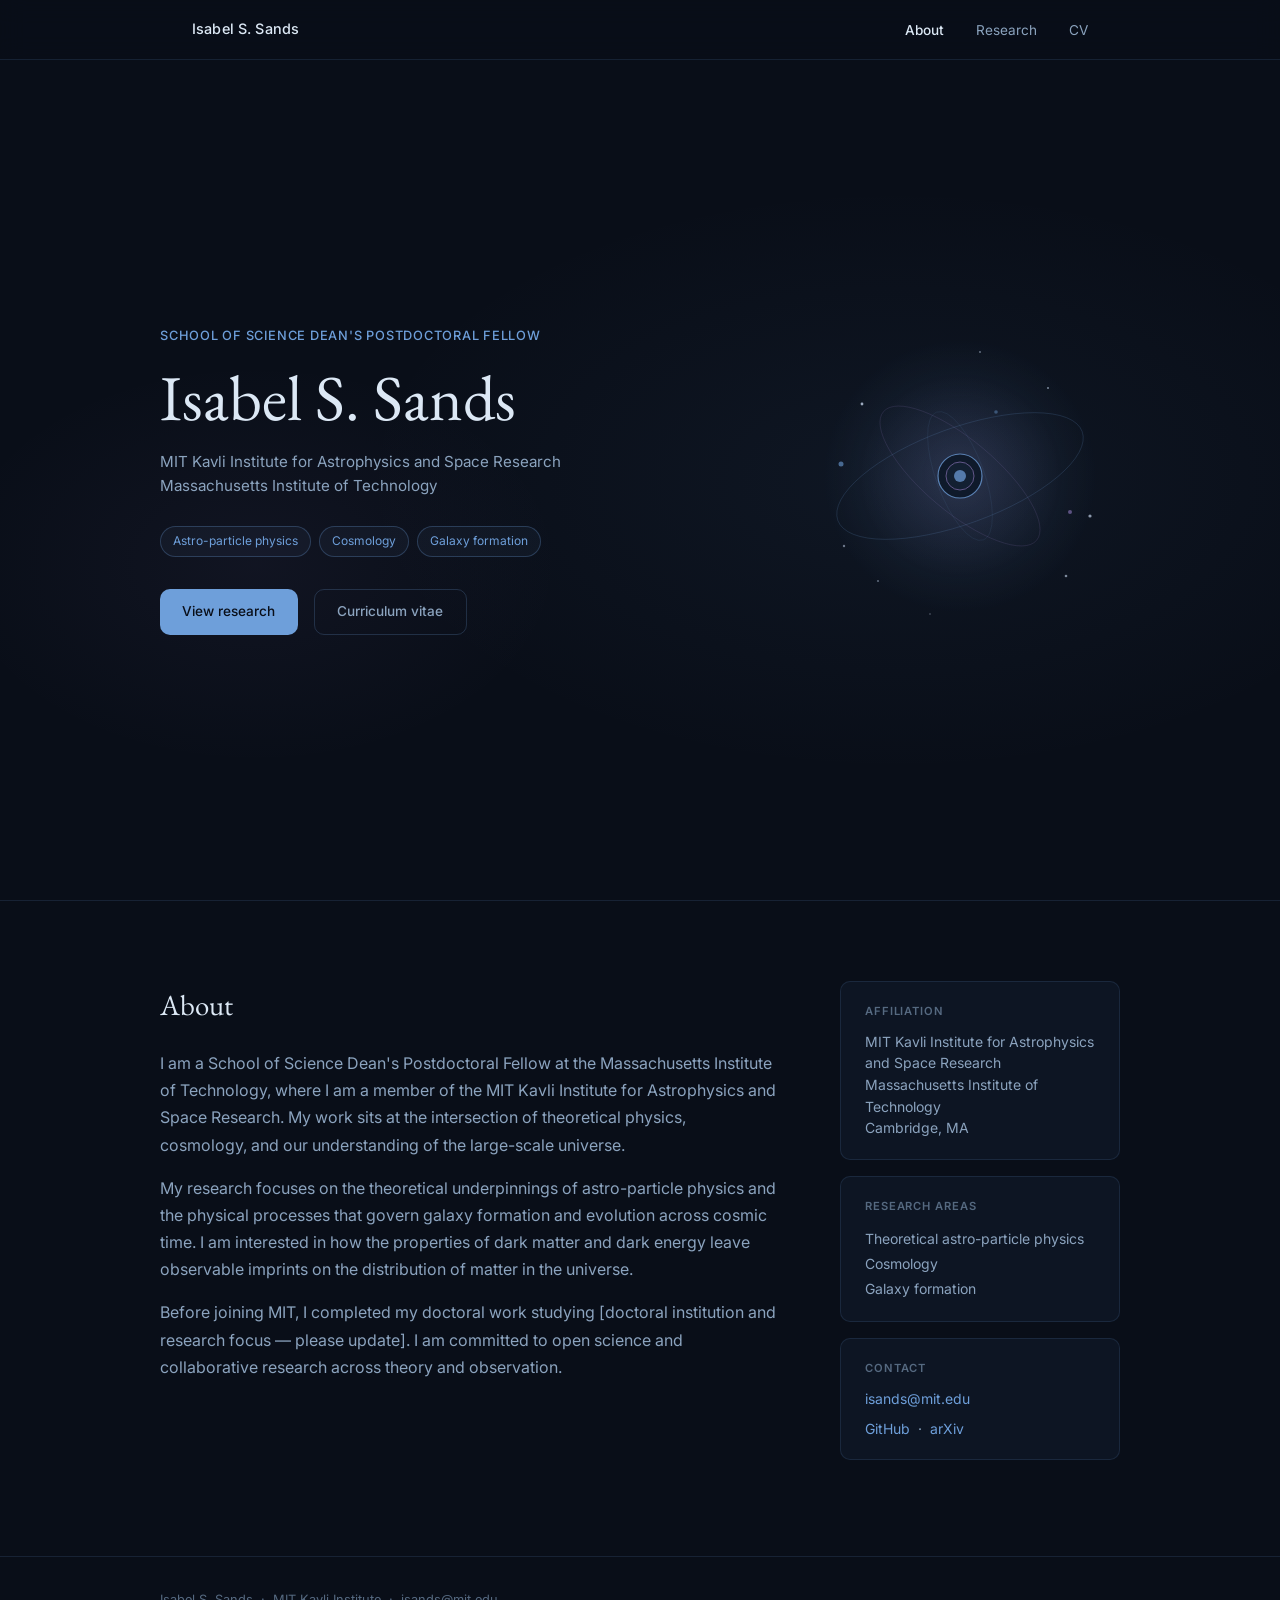
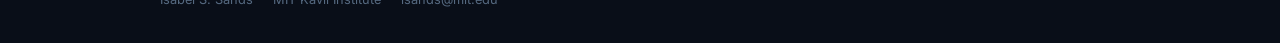
==== index.html @ 7a3b7d8d "added template files" ====
<!DOCTYPE html>
<html lang="en">
<head>
<meta charset="UTF-8">
<meta name="viewport" content="width=device-width, initial-scale=1, viewport-fit=cover">
<title>Isabel S. Sands</title>
<link rel="preconnect" href="https://fonts.googleapis.com">
<link rel="preconnect" href="https://fonts.gstatic.com" crossorigin>
<link href="https://fonts.googleapis.com/css2?family=Inter:wght@300;400;500;600&family=EB+Garamond:ital,wght@0,400;1,400&display=swap" rel="stylesheet">
<link rel="stylesheet" href="style.css">
</head>
<body>

<header class="site-header">
  <nav class="nav-inner">
    <a href="index.html" class="nav-name">Isabel S. Sands</a>
    <ul class="nav-links">
      <li><a href="index.html" class="active">About</a></li>
      <li><a href="research.html">Research</a></li>
      <li><a href="cv.html">CV</a></li>
    </ul>
  </nav>
</header>

<main>
  <section class="hero">
    <div class="hero-inner">
      <div class="hero-text">
        <p class="hero-role">School of Science Dean's Postdoctoral Fellow</p>
        <h1 class="hero-name">Isabel S. Sands</h1>
        <p class="hero-affil">MIT Kavli Institute for Astrophysics and Space Research<br>Massachusetts Institute of Technology</p>
        <div class="hero-tags">
          <span class="tag">Astro-particle physics</span>
          <span class="tag">Cosmology</span>
          <span class="tag">Galaxy formation</span>
        </div>
        <div class="hero-actions">
          <a href="research.html" class="btn-primary">View research</a>
          <a href="cv.html" class="btn-secondary">Curriculum vitae</a>
        </div>
      </div>
      <div class="hero-visual" aria-hidden="true">
        <svg viewBox="0 0 320 320" width="320" height="320" xmlns="http://www.w3.org/2000/svg">
          <defs>
            <radialGradient id="glow1" cx="50%" cy="50%" r="50%">
              <stop offset="0%" stop-color="#6e9fda" stop-opacity="0.18"/>
              <stop offset="100%" stop-color="#6e9fda" stop-opacity="0"/>
            </radialGradient>
            <radialGradient id="glow2" cx="50%" cy="50%" r="50%">
              <stop offset="0%" stop-color="#a78bda" stop-opacity="0.12"/>
              <stop offset="100%" stop-color="#a78bda" stop-opacity="0"/>
            </radialGradient>
          </defs>
          <!-- Outer glow rings -->
          <circle cx="160" cy="160" r="140" fill="url(#glow1)"/>
          <circle cx="160" cy="160" r="100" fill="url(#glow2)"/>
          <!-- Orbit ellipses -->
          <ellipse cx="160" cy="160" rx="130" ry="48" fill="none" stroke="#6e9fda" stroke-width="0.6" opacity="0.3" transform="rotate(-20 160 160)"/>
          <ellipse cx="160" cy="160" rx="100" ry="36" fill="none" stroke="#a78bda" stroke-width="0.6" opacity="0.25" transform="rotate(40 160 160)"/>
          <ellipse cx="160" cy="160" rx="68" ry="24" fill="none" stroke="#6e9fda" stroke-width="0.5" opacity="0.2" transform="rotate(70 160 160)"/>
          <!-- Stars -->
          <circle cx="62" cy="88" r="1.4" fill="#c8d8f0" opacity="0.9"/>
          <circle cx="248" cy="72" r="1" fill="#c8d8f0" opacity="0.7"/>
          <circle cx="290" cy="200" r="1.6" fill="#c8d8f0" opacity="0.8"/>
          <circle cx="44" cy="230" r="1.2" fill="#c8d8f0" opacity="0.6"/>
          <circle cx="180" cy="36" r="0.9" fill="#c8d8f0" opacity="0.6"/>
          <circle cx="78" cy="265" r="1.1" fill="#c8d8f0" opacity="0.5"/>
          <circle cx="266" cy="260" r="1.3" fill="#c8d8f0" opacity="0.7"/>
          <circle cx="130" cy="298" r="0.8" fill="#c8d8f0" opacity="0.5"/>
          <!-- Particles on orbits -->
          <circle cx="41" cy="148" r="2.5" fill="#6e9fda" opacity="0.7"/>
          <circle cx="270" cy="196" r="2" fill="#a78bda" opacity="0.6"/>
          <circle cx="196" cy="96" r="1.8" fill="#6e9fda" opacity="0.5"/>
          <!-- Central body -->
          <circle cx="160" cy="160" r="22" fill="#0e1929" stroke="#6e9fda" stroke-width="1.2" opacity="0.9"/>
          <circle cx="160" cy="160" r="14" fill="#162438" stroke="#a78bda" stroke-width="0.8" opacity="0.8"/>
          <circle cx="160" cy="160" r="6" fill="#6e9fda" opacity="0.85"/>
        </svg>
      </div>
    </div>
  </section>

  <section class="bio-section">
    <div class="content-wrap">
      <div class="bio-grid">
        <div class="bio-text">
          <h2>About</h2>
          <p>I am a School of Science Dean's Postdoctoral Fellow at the Massachusetts Institute of Technology, where I am a member of the MIT Kavli Institute for Astrophysics and Space Research. My work sits at the intersection of theoretical physics, cosmology, and our understanding of the large-scale universe.</p>
          <p>My research focuses on the theoretical underpinnings of astro-particle physics and the physical processes that govern galaxy formation and evolution across cosmic time. I am interested in how the properties of dark matter and dark energy leave observable imprints on the distribution of matter in the universe.</p>
          <p>Before joining MIT, I completed my doctoral work studying [doctoral institution and research focus — please update]. I am committed to open science and collaborative research across theory and observation.</p>
        </div>
        <div class="bio-sidebar">
          <div class="sidebar-card">
            <h3>Affiliation</h3>
            <p>MIT Kavli Institute for Astrophysics and Space Research<br>Massachusetts Institute of Technology<br>Cambridge, MA</p>
          </div>
          <div class="sidebar-card">
            <h3>Research areas</h3>
            <ul class="sidebar-list">
              <li>Theoretical astro-particle physics</li>
              <li>Cosmology</li>
              <li>Galaxy formation</li>
            </ul>
          </div>
          <div class="sidebar-card">
            <h3>Contact</h3>
            <p><a href="mailto:isands@mit.edu" class="inline-link">isands@mit.edu</a></p>
            <p style="margin-top:0.5rem"><a href="https://github.com/yourusername" class="inline-link" target="_blank">GitHub</a> &nbsp;·&nbsp; <a href="https://arxiv.org" class="inline-link" target="_blank">arXiv</a></p>
          </div>
        </div>
      </div>
    </div>
  </section>
</main>

<footer class="site-footer">
  <div class="footer-inner">
    <p>Isabel S. Sands &nbsp;·&nbsp; MIT Kavli Institute &nbsp;·&nbsp; <a href="mailto:isands@mit.edu" class="footer-link">isands@mit.edu</a></p>
  </div>
</footer>

</body>
</html>
---- style.css ----
/* ── Reset & base ────────────────────────────────────── */
*, *::before, *::after { box-sizing: border-box; margin: 0; padding: 0; }

:root {
  --bg:        #090e18;
  --bg-card:   #0d1523;
  --bg-lift:   #111e30;
  --border:    rgba(110, 159, 218, 0.14);
  --border-md: rgba(110, 159, 218, 0.22);
  --blue:      #6e9fda;
  --purple:    #a78bda;
  --text:      #dce8f5;
  --text-dim:  #8ba3be;
  --text-muted:#556980;
  --accent:    #6e9fda;
  --radius:    10px;
  --nav-h:     60px;
  --max-w:     960px;
}

html { scroll-behavior: smooth; }

body {
  background: var(--bg);
  color: var(--text);
  font-family: 'Inter', sans-serif;
  font-size: 16px;
  line-height: 1.7;
  font-weight: 400;
  -webkit-font-smoothing: antialiased;
}

/* ── Navigation ──────────────────────────────────────── */
.site-header {
  position: sticky;
  top: 0;
  z-index: 100;
  height: var(--nav-h);
  background: rgba(9, 14, 24, 0.88);
  backdrop-filter: blur(12px);
  -webkit-backdrop-filter: blur(12px);
  border-bottom: 1px solid var(--border);
}

.nav-inner {
  max-width: var(--max-w);
  margin: 0 auto;
  padding: 0 2rem;
  height: 100%;
  display: flex;
  align-items: center;
  justify-content: space-between;
}

.nav-name {
  font-size: 0.9rem;
  font-weight: 500;
  color: var(--text);
  text-decoration: none;
  letter-spacing: 0.01em;
}

.nav-links {
  display: flex;
  gap: 2rem;
  list-style: none;
}

.nav-links a {
  font-size: 0.85rem;
  font-weight: 400;
  color: var(--text-dim);
  text-decoration: none;
  transition: color 0.15s;
}

.nav-links a:hover,
.nav-links a.active {
  color: var(--text);
}

.nav-links a.active {
  font-weight: 500;
}

/* ── Hero (home) ─────────────────────────────────────── */
.hero {
  min-height: calc(100vh - var(--nav-h));
  display: flex;
  align-items: center;
  padding: 4rem 2rem;
  background:
    radial-gradient(ellipse 60% 50% at 70% 50%, rgba(110,159,218,0.06) 0%, transparent 70%),
    radial-gradient(ellipse 40% 40% at 20% 60%, rgba(167,139,218,0.05) 0%, transparent 60%);
}

.hero-inner {
  max-width: var(--max-w);
  margin: 0 auto;
  width: 100%;
  display: flex;
  align-items: center;
  gap: 4rem;
}

.hero-text { flex: 1; }

.hero-role {
  font-size: 0.8rem;
  font-weight: 500;
  color: var(--blue);
  letter-spacing: 0.06em;
  text-transform: uppercase;
  margin-bottom: 1rem;
}

.hero-name {
  font-family: 'EB Garamond', Georgia, serif;
  font-size: clamp(2.6rem, 6vw, 4rem);
  font-weight: 400;
  line-height: 1.1;
  color: var(--text);
  margin-bottom: 1rem;
}

.hero-affil {
  font-size: 0.95rem;
  color: var(--text-dim);
  line-height: 1.6;
  margin-bottom: 1.75rem;
}

.hero-tags {
  display: flex;
  flex-wrap: wrap;
  gap: 0.5rem;
  margin-bottom: 2rem;
}

.tag {
  display: inline-block;
  font-size: 0.75rem;
  font-weight: 400;
  color: var(--blue);
  border: 1px solid rgba(110,159,218,0.28);
  border-radius: 20px;
  padding: 0.25rem 0.75rem;
  background: rgba(110,159,218,0.05);
}

.hero-actions { display: flex; gap: 1rem; flex-wrap: wrap; }

.btn-primary, .btn-secondary {
  display: inline-flex;
  align-items: center;
  gap: 0.5rem;
  font-size: 0.85rem;
  font-weight: 500;
  padding: 0.65rem 1.4rem;
  border-radius: var(--radius);
  text-decoration: none;
  transition: all 0.15s;
}

.btn-primary {
  background: var(--blue);
  color: #090e18;
}

.btn-primary:hover { background: #89b5e8; }

.btn-secondary {
  background: transparent;
  color: var(--text-dim);
  border: 1px solid var(--border-md);
}

.btn-secondary:hover {
  color: var(--text);
  border-color: rgba(110,159,218,0.4);
}

.hero-visual {
  flex-shrink: 0;
  opacity: 0.85;
}

/* ── Biography section ───────────────────────────────── */
.bio-section {
  padding: 5rem 2rem;
  border-top: 1px solid var(--border);
}

.content-wrap {
  max-width: var(--max-w);
  margin: 0 auto;
}

.bio-grid {
  display: grid;
  grid-template-columns: 1fr 280px;
  gap: 4rem;
  align-items: start;
}

.bio-text h2 {
  font-family: 'EB Garamond', Georgia, serif;
  font-size: 1.8rem;
  font-weight: 400;
  color: var(--text);
  margin-bottom: 1.25rem;
}

.bio-text p {
  color: var(--text-dim);
  margin-bottom: 1rem;
  max-width: 62ch;
}

.sidebar-card {
  background: var(--bg-card);
  border: 1px solid var(--border);
  border-radius: var(--radius);
  padding: 1.25rem 1.5rem;
  margin-bottom: 1rem;
}

.sidebar-card h3 {
  font-size: 0.7rem;
  font-weight: 600;
  letter-spacing: 0.08em;
  text-transform: uppercase;
  color: var(--text-muted);
  margin-bottom: 0.6rem;
}

.sidebar-card p {
  font-size: 0.875rem;
  color: var(--text-dim);
  line-height: 1.55;
}

.sidebar-list {
  list-style: none;
  font-size: 0.875rem;
  color: var(--text-dim);
  line-height: 1.8;
}

.inline-link {
  color: var(--blue);
  text-decoration: none;
  border-bottom: 1px solid transparent;
  transition: border-color 0.15s;
}

.inline-link:hover { border-color: var(--blue); }

/* ── Page hero (inner pages) ─────────────────────────── */
.page-hero {
  padding: 4rem 2rem 3rem;
  border-bottom: 1px solid var(--border);
  background:
    radial-gradient(ellipse 60% 80% at 50% 0%, rgba(110,159,218,0.05) 0%, transparent 70%);
}

.page-title {
  font-family: 'EB Garamond', Georgia, serif;
  font-size: clamp(2rem, 5vw, 3rem);
  font-weight: 400;
  color: var(--text);
  margin-bottom: 0.5rem;
}

.page-subtitle {
  font-size: 1rem;
  color: var(--text-dim);
  max-width: 56ch;
}

/* ── Research page layout ────────────────────────────── */
.research-body {
  padding: 3rem 2rem 5rem;
}

.research-layout {
  display: grid;
  grid-template-columns: 200px 1fr;
  gap: 4rem;
  align-items: start;
}

/* Sticky sidebar nav */
.research-nav {
  position: sticky;
  top: calc(var(--nav-h) + 1.5rem);
}

.research-nav-label {
  font-size: 0.68rem;
  font-weight: 600;
  letter-spacing: 0.1em;
  text-transform: uppercase;
  color: var(--text-muted);
  margin-bottom: 0.75rem;
}

.research-nav ul {
  list-style: none;
  display: flex;
  flex-direction: column;
  gap: 0.1rem;
}

.research-nav a {
  display: block;
  font-size: 0.82rem;
  color: var(--text-muted);
  text-decoration: none;
  padding: 0.3rem 0;
  border-left: 2px solid transparent;
  padding-left: 0.75rem;
  transition: color 0.15s, border-color 0.15s;
  line-height: 1.4;
}

.research-nav a:hover {
  color: var(--text-dim);
  border-left-color: var(--border-md);
}

/* Overview */
.research-overview {
  margin-bottom: 3.5rem;
  padding-bottom: 3rem;
  border-bottom: 1px solid var(--border);
}

.overview-heading {
  font-family: 'EB Garamond', Georgia, serif;
  font-size: 1.5rem;
  font-weight: 400;
  color: var(--text);
  margin-bottom: 1rem;
}

.research-overview p {
  font-size: 0.95rem;
  color: var(--text-dim);
  max-width: 65ch;
  margin-bottom: 0.85rem;
}

.research-overview p:last-child { margin-bottom: 0; }

/* Research area block */
.research-area {
  margin-bottom: 4rem;
  padding-bottom: 3.5rem;
  border-bottom: 1px solid var(--border);
}

.research-area:last-child {
  margin-bottom: 0;
  border-bottom: none;
}

.area-label {
  font-size: 0.72rem;
  font-weight: 600;
  letter-spacing: 0.08em;
  text-transform: uppercase;
  color: var(--blue);
  margin-bottom: 0.6rem;
  opacity: 0.85;
}

.area-title {
  font-family: 'EB Garamond', Georgia, serif;
  font-size: 1.55rem;
  font-weight: 400;
  color: var(--text);
  line-height: 1.3;
  margin-bottom: 1rem;
  max-width: 58ch;
}

.area-desc {
  font-size: 0.92rem;
  color: var(--text-dim);
  max-width: 65ch;
  margin-bottom: 2rem;
  line-height: 1.75;
}

/* Projects within an area */
.project-list {
  display: flex;
  flex-direction: column;
  gap: 0;
}

.project {
  padding: 1.75rem 0 1.75rem 1.25rem;
  border-left: 2px solid var(--border);
  margin-bottom: 0.25rem;
  transition: border-color 0.15s;
}

.project:hover { border-left-color: var(--border-md); }

.project-title {
  font-size: 1rem;
  font-weight: 500;
  color: var(--text);
  margin-bottom: 0.6rem;
  line-height: 1.4;
}

.project-desc {
  font-size: 0.875rem;
  color: var(--text-dim);
  max-width: 62ch;
  line-height: 1.75;
  margin-bottom: 1.25rem;
}

/* Papers within a project */
.project-papers {
  display: flex;
  flex-direction: column;
  gap: 0.5rem;
}

.papers-label {
  font-size: 0.68rem;
  font-weight: 600;
  letter-spacing: 0.08em;
  text-transform: uppercase;
  color: var(--text-muted);
  margin-bottom: 0.4rem;
}

.pub-list-inline {
  display: flex;
  flex-direction: column;
  gap: 0.75rem;
}

.pub-item-inline {
  background: var(--bg-card);
  border: 1px solid var(--border);
  border-radius: 8px;
  padding: 0.85rem 1.1rem;
}

.pub-title {
  font-size: 0.875rem;
  font-weight: 500;
  color: var(--text);
  margin-bottom: 0.2rem;
}

.pub-authors {
  font-size: 0.8rem;
  color: var(--text-dim);
  margin-bottom: 0.5rem;
}

.pub-links { display: flex; gap: 0.6rem; }

.pub-link {
  font-size: 0.75rem;
  font-weight: 500;
  color: var(--blue);
  text-decoration: none;
  border: 1px solid rgba(110,159,218,0.25);
  border-radius: 4px;
  padding: 0.1rem 0.5rem;
  transition: all 0.15s;
}

.pub-link:hover {
  background: rgba(110,159,218,0.1);
  border-color: rgba(110,159,218,0.5);
}

/* ── CV ──────────────────────────────────────────────── */
.cv-hero-row {
  display: flex;
  align-items: center;
  justify-content: space-between;
  gap: 2rem;
  flex-wrap: wrap;
}

.cv-download {
  flex-shrink: 0;
}

.cv-body {
  padding: 3rem 2rem 5rem;
}

.cv-layout {
  max-width: 760px;
}

.cv-section {
  margin-bottom: 3rem;
}

.cv-heading {
  font-size: 0.7rem;
  font-weight: 600;
  letter-spacing: 0.1em;
  text-transform: uppercase;
  color: var(--blue);
  padding-bottom: 0.75rem;
  border-bottom: 1px solid var(--border);
  margin-bottom: 1.5rem;
}

.cv-entries { display: flex; flex-direction: column; gap: 1.25rem; }

.cv-entry {
  display: flex;
  gap: 2rem;
  align-items: flex-start;
}

.cv-entry-year {
  flex-shrink: 0;
  width: 72px;
  font-size: 0.8rem;
  font-weight: 500;
  color: var(--text-muted);
  padding-top: 0.15rem;
}

.cv-entry-body { flex: 1; }

.cv-entry-title {
  font-size: 0.95rem;
  font-weight: 500;
  color: var(--text);
  margin-bottom: 0.2rem;
}

.cv-entry-sub {
  font-size: 0.875rem;
  color: var(--text-dim);
  margin-bottom: 0.2rem;
}

.cv-entry-detail {
  font-size: 0.825rem;
  color: var(--text-muted);
}

.cv-prose {
  font-size: 0.9rem;
  color: var(--text-dim);
}

/* ── Footer ──────────────────────────────────────────── */
.site-footer {
  border-top: 1px solid var(--border);
  padding: 2rem;
}

.footer-inner {
  max-width: var(--max-w);
  margin: 0 auto;
  font-size: 0.8rem;
  color: var(--text-muted);
}

.footer-link {
  color: var(--text-muted);
  text-decoration: none;
  transition: color 0.15s;
}

.footer-link:hover { color: var(--text-dim); }

/* ── Responsive ──────────────────────────────────────── */
@media (max-width: 768px) {
  .hero-inner { flex-direction: column; gap: 2.5rem; }
  .hero-visual { display: none; }
  .hero-name { font-size: 2.4rem; }
  .bio-grid { grid-template-columns: 1fr; gap: 2.5rem; }
  .research-layout { grid-template-columns: 1fr; gap: 2rem; }
  .research-nav { position: static; display: flex; flex-wrap: wrap; gap: 0.5rem; align-items: center; }
  .research-nav-label { margin-bottom: 0; margin-right: 0.5rem; }
  .research-nav ul { flex-direction: row; flex-wrap: wrap; }
  .research-nav a { border-left: none; border-bottom: 1px solid transparent; padding-left: 0; padding-bottom: 0.15rem; }
  .research-nav a:hover { border-left-color: transparent; border-bottom-color: var(--border-md); }
  .cv-entry { flex-direction: column; gap: 0.25rem; }
  .cv-entry-year { width: auto; }
  .cv-hero-row { flex-direction: column; align-items: flex-start; }
  .nav-inner { padding: 0 1.25rem; }
}

@media (prefers-reduced-motion: reduce) {
  * { transition: none !important; }
}
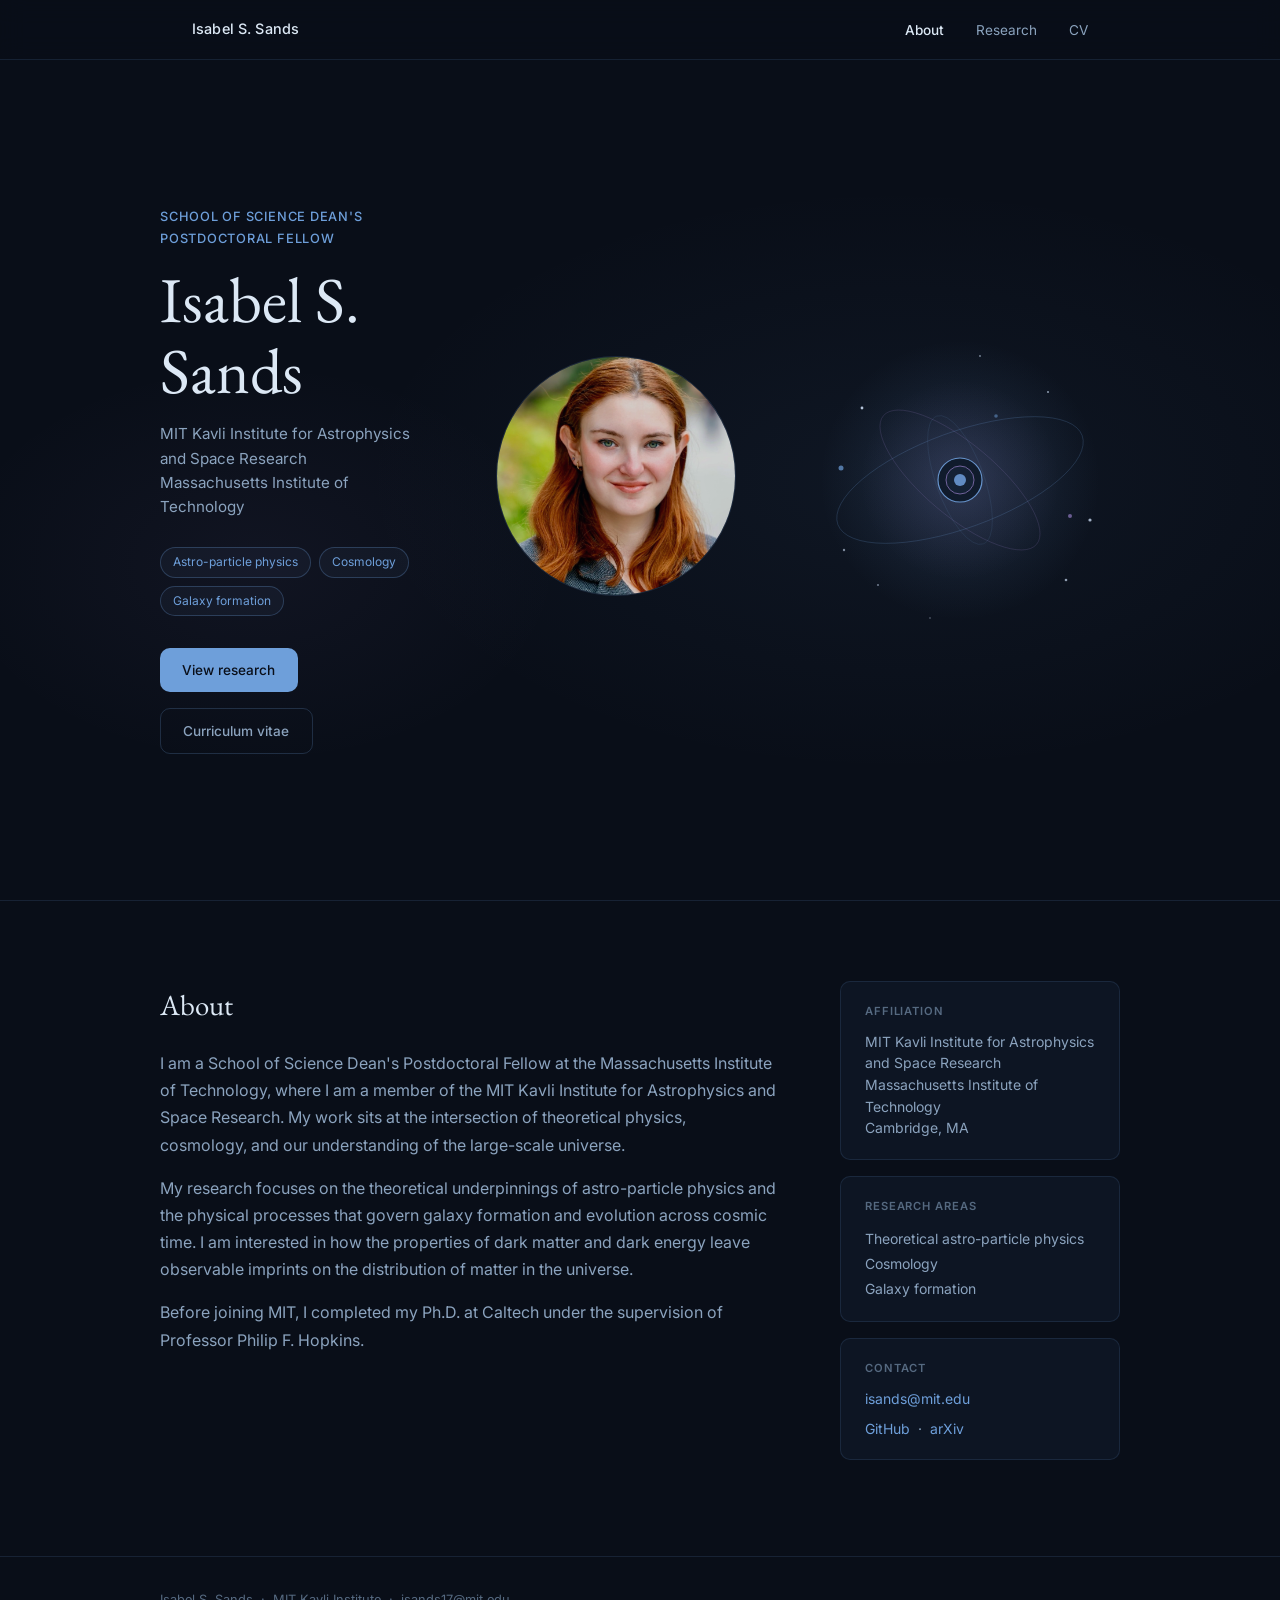
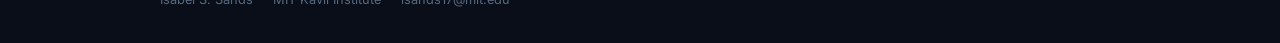
==== commit 8e895ed4: "added portrait" ====
--- a/index.html
+++ b/index.html
@@ -39,7 +39,9 @@
           <a href="cv.html" class="btn-secondary">Curriculum vitae</a>
         </div>
       </div>
-      <div class="hero-visual" aria-hidden="true">
+      <div class="hero-visual">
+        <img src="images/headshot.jpeg" alt="Isabel S. Sands" style="width:240px;height:240px;object-fit:cover;border-radius:50%;border:1px solid rgba(110,159,218,0.2);">
+      </div>
         <svg viewBox="0 0 320 320" width="320" height="320" xmlns="http://www.w3.org/2000/svg">
           <defs>
             <radialGradient id="glow1" cx="50%" cy="50%" r="50%">
@@ -87,7 +89,7 @@
           <h2>About</h2>
           <p>I am a School of Science Dean's Postdoctoral Fellow at the Massachusetts Institute of Technology, where I am a member of the MIT Kavli Institute for Astrophysics and Space Research. My work sits at the intersection of theoretical physics, cosmology, and our understanding of the large-scale universe.</p>
           <p>My research focuses on the theoretical underpinnings of astro-particle physics and the physical processes that govern galaxy formation and evolution across cosmic time. I am interested in how the properties of dark matter and dark energy leave observable imprints on the distribution of matter in the universe.</p>
-          <p>Before joining MIT, I completed my doctoral work studying [doctoral institution and research focus — please update]. I am committed to open science and collaborative research across theory and observation.</p>
+          <p>Before joining MIT, I completed my Ph.D. at Caltech under the supervision of Professor Philip F. Hopkins.</p>
         </div>
         <div class="bio-sidebar">
           <div class="sidebar-card">
@@ -115,7 +117,7 @@
 
 <footer class="site-footer">
   <div class="footer-inner">
-    <p>Isabel S. Sands &nbsp;·&nbsp; MIT Kavli Institute &nbsp;·&nbsp; <a href="mailto:isands@mit.edu" class="footer-link">isands@mit.edu</a></p>
+    <p>Isabel S. Sands &nbsp;·&nbsp; MIT Kavli Institute &nbsp;·&nbsp; <a href="mailto:isands17@mit.edu" class="footer-link">isands17@mit.edu</a></p>
   </div>
 </footer>
 
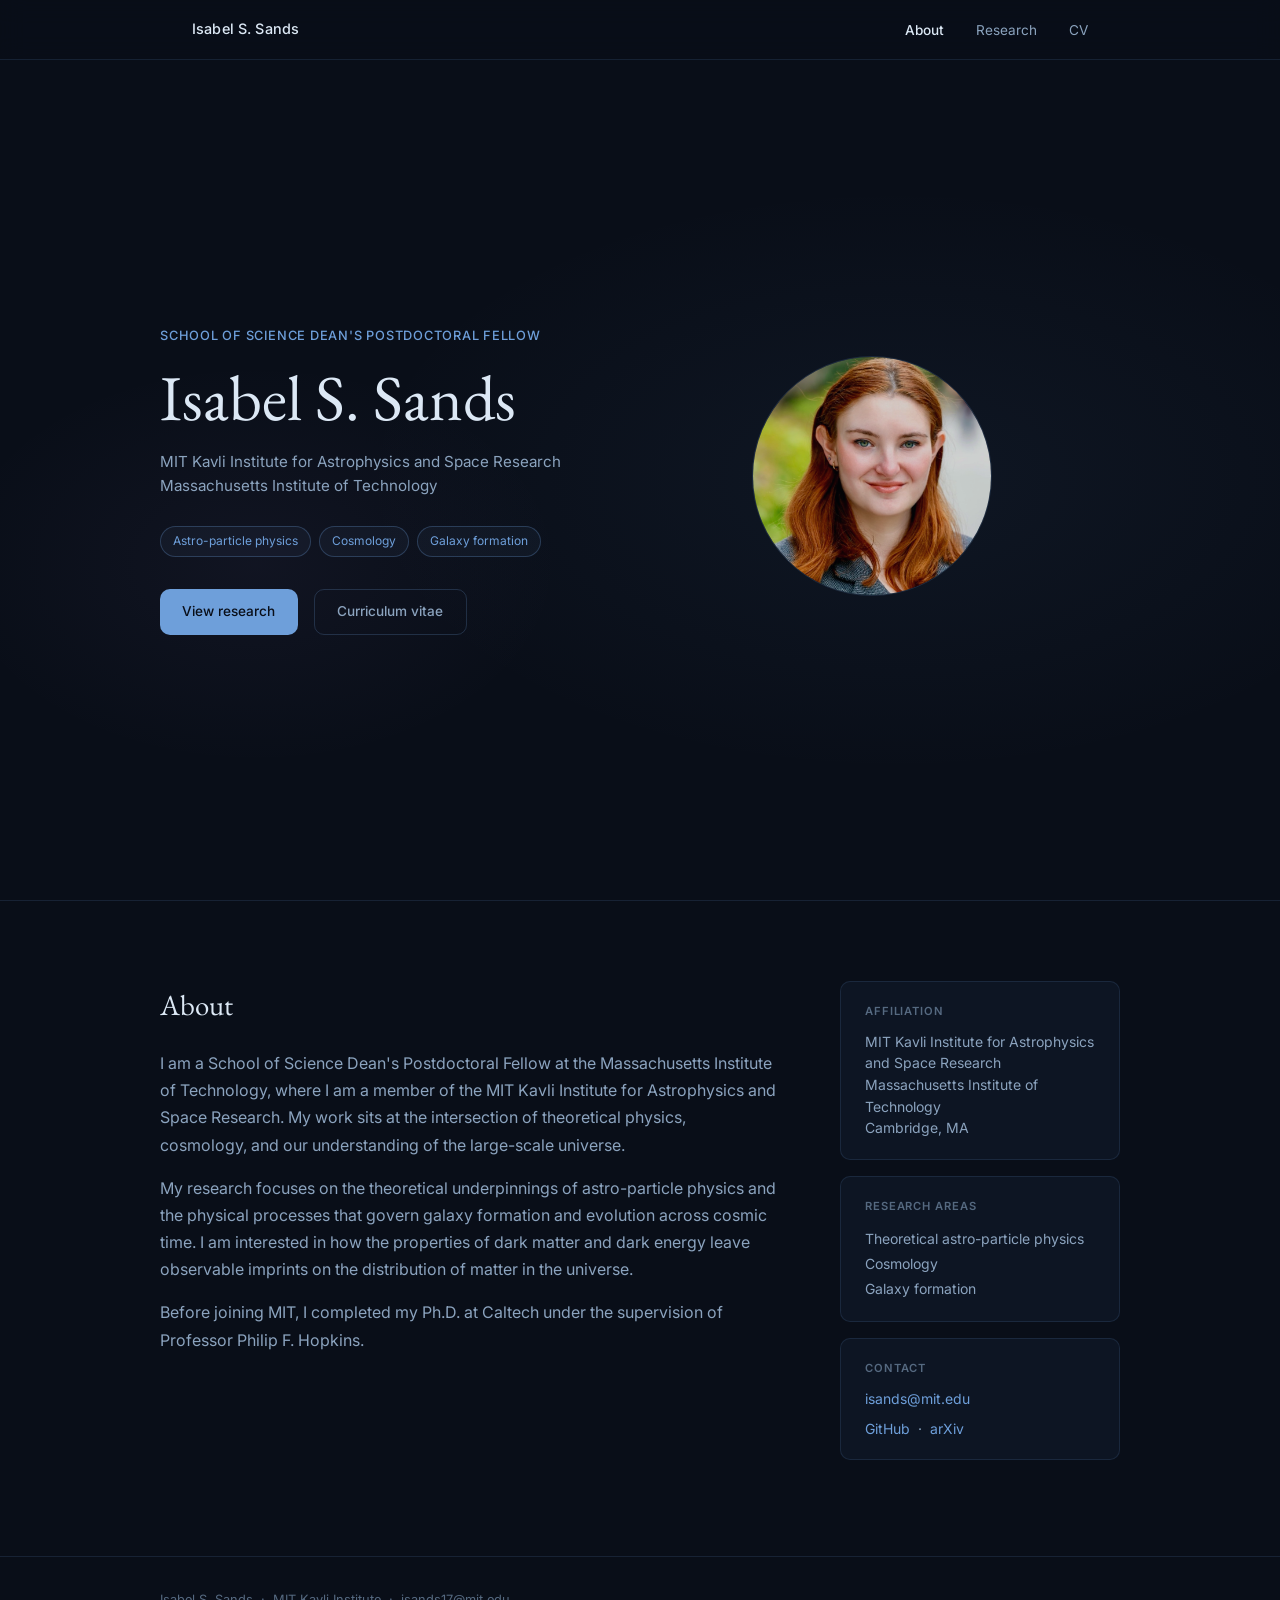
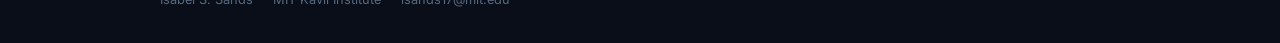
==== commit 89e19434: "removed placeholder image" ====
--- a/index.html
+++ b/index.html
@@ -42,7 +42,6 @@
       <div class="hero-visual">
         <img src="images/headshot.jpeg" alt="Isabel S. Sands" style="width:240px;height:240px;object-fit:cover;border-radius:50%;border:1px solid rgba(110,159,218,0.2);">
       </div>
-        <svg viewBox="0 0 320 320" width="320" height="320" xmlns="http://www.w3.org/2000/svg">
           <defs>
             <radialGradient id="glow1" cx="50%" cy="50%" r="50%">
               <stop offset="0%" stop-color="#6e9fda" stop-opacity="0.18"/>
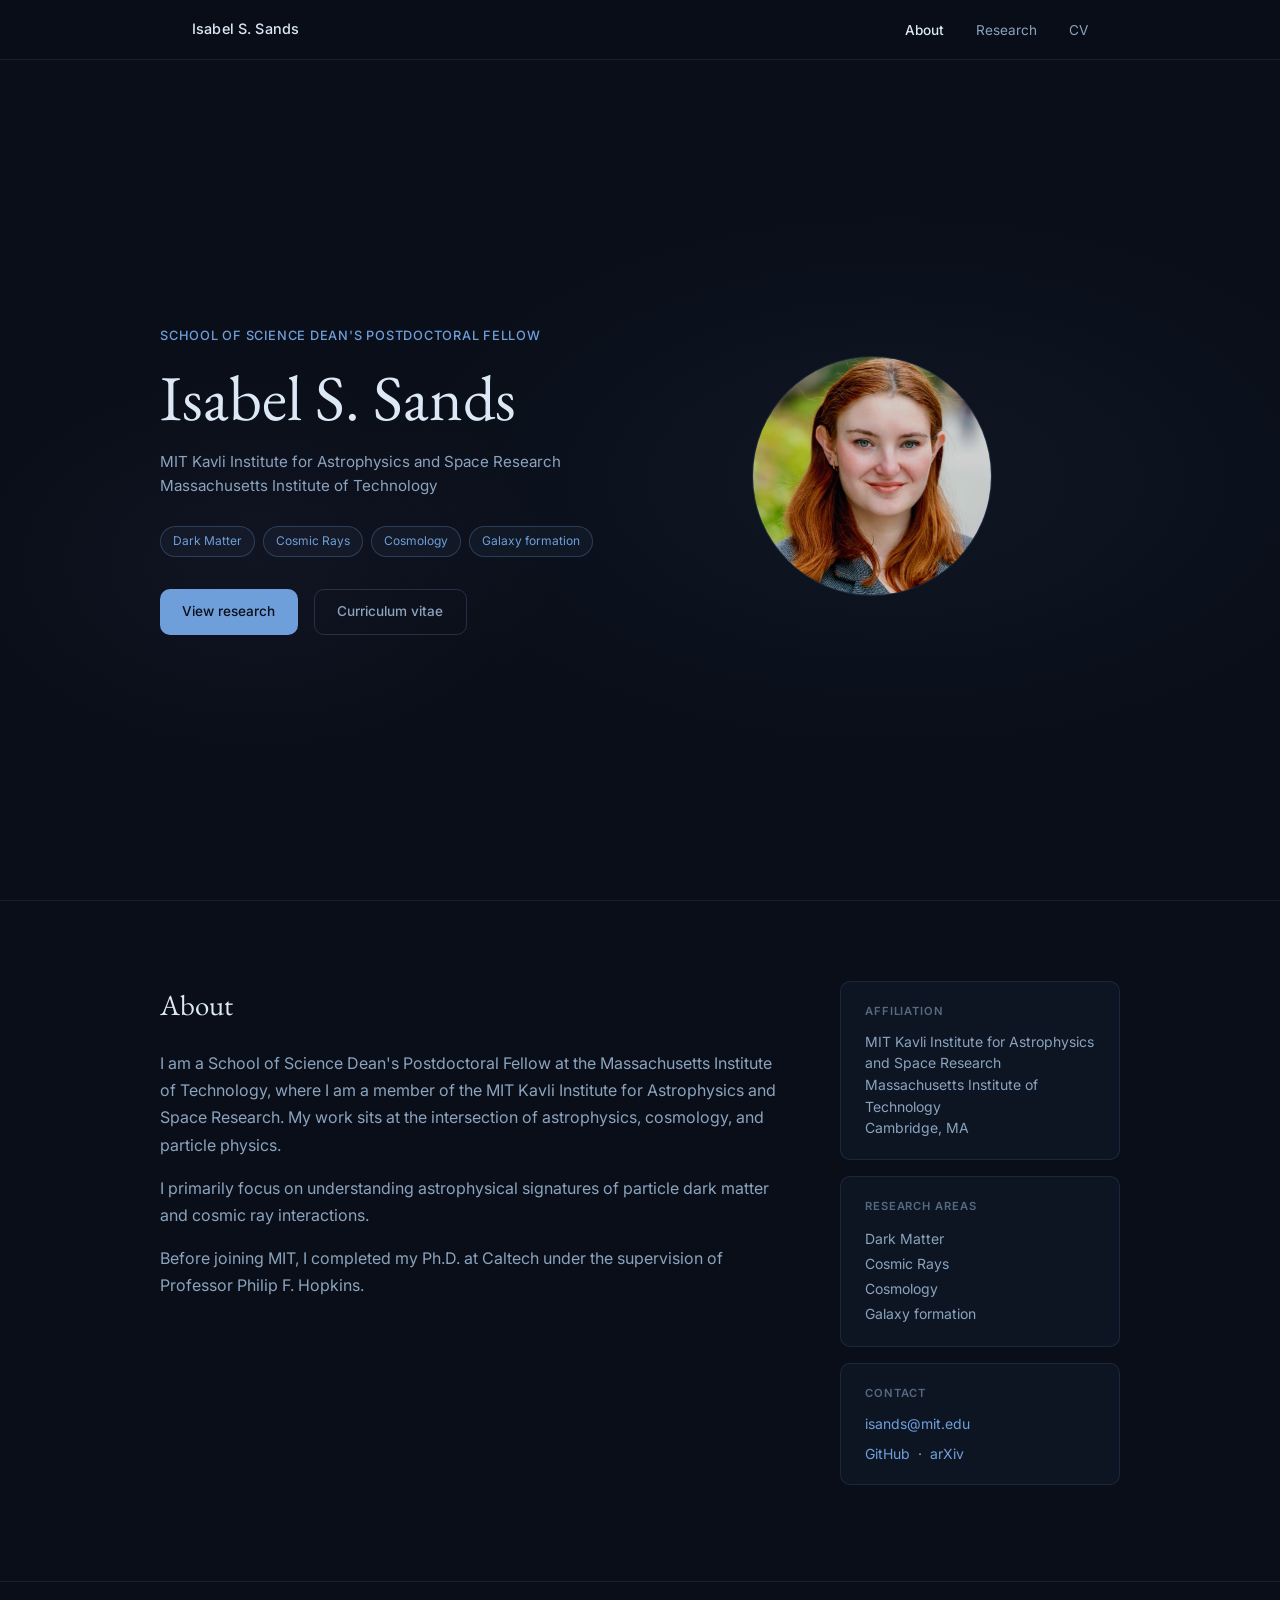
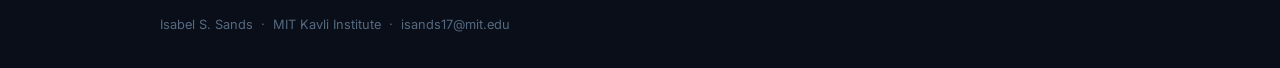
==== commit 1a689d4f: "added more placeholders" ====
--- a/index.html
+++ b/index.html
@@ -30,7 +30,8 @@
         <h1 class="hero-name">Isabel S. Sands</h1>
         <p class="hero-affil">MIT Kavli Institute for Astrophysics and Space Research<br>Massachusetts Institute of Technology</p>
         <div class="hero-tags">
-          <span class="tag">Astro-particle physics</span>
+          <span class="tag">Dark Matter</span>
+          <span class="tag">Cosmic Rays</span>
           <span class="tag">Cosmology</span>
           <span class="tag">Galaxy formation</span>
         </div>
@@ -86,8 +87,8 @@
       <div class="bio-grid">
         <div class="bio-text">
           <h2>About</h2>
-          <p>I am a School of Science Dean's Postdoctoral Fellow at the Massachusetts Institute of Technology, where I am a member of the MIT Kavli Institute for Astrophysics and Space Research. My work sits at the intersection of theoretical physics, cosmology, and our understanding of the large-scale universe.</p>
-          <p>My research focuses on the theoretical underpinnings of astro-particle physics and the physical processes that govern galaxy formation and evolution across cosmic time. I am interested in how the properties of dark matter and dark energy leave observable imprints on the distribution of matter in the universe.</p>
+          <p>I am a School of Science Dean's Postdoctoral Fellow at the Massachusetts Institute of Technology, where I am a member of the MIT Kavli Institute for Astrophysics and Space Research. My work sits at the intersection of astrophysics, cosmology, and particle physics.</p>
+          <p>I primarily focus on understanding astrophysical signatures of particle dark matter and cosmic ray interactions.</p>
           <p>Before joining MIT, I completed my Ph.D. at Caltech under the supervision of Professor Philip F. Hopkins.</p>
         </div>
         <div class="bio-sidebar">
@@ -98,7 +99,8 @@
           <div class="sidebar-card">
             <h3>Research areas</h3>
             <ul class="sidebar-list">
-              <li>Theoretical astro-particle physics</li>
+              <li>Dark Matter</li>
+              <li>Cosmic Rays</li>
               <li>Cosmology</li>
               <li>Galaxy formation</li>
             </ul>
